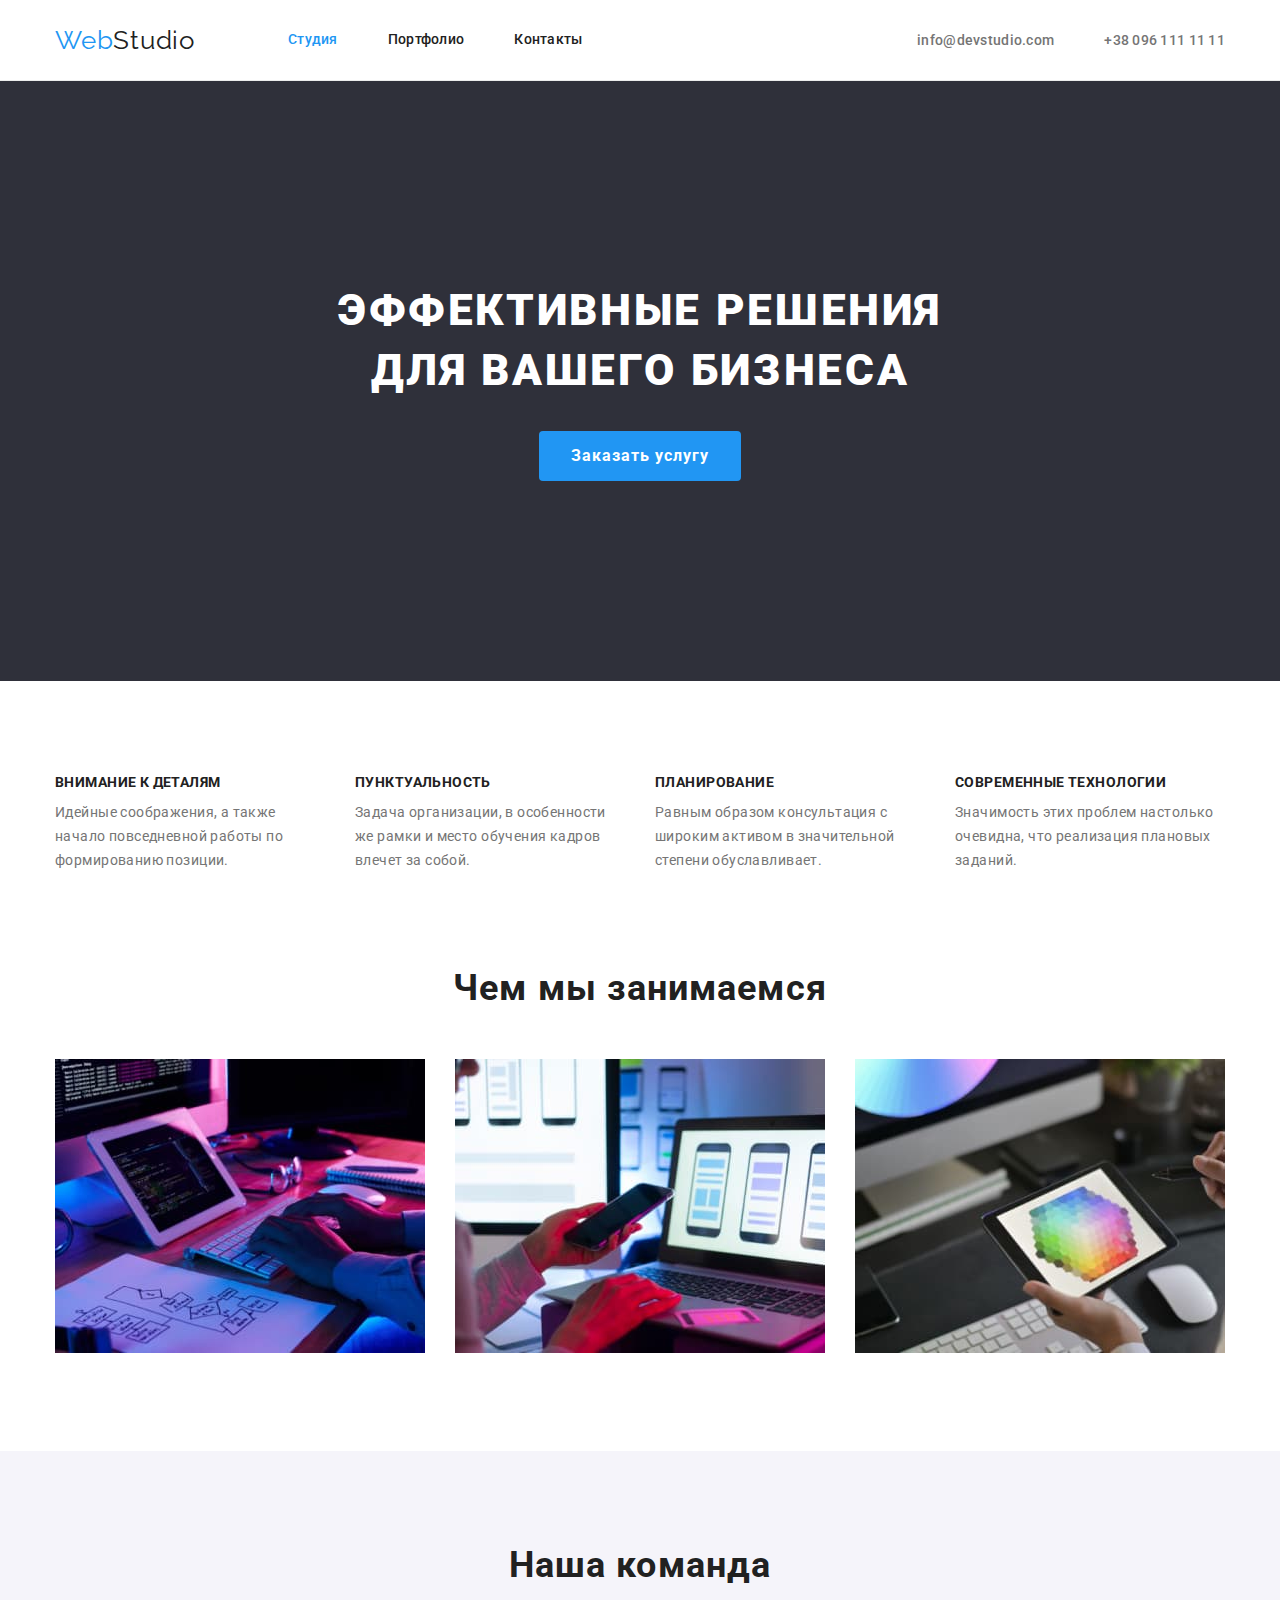
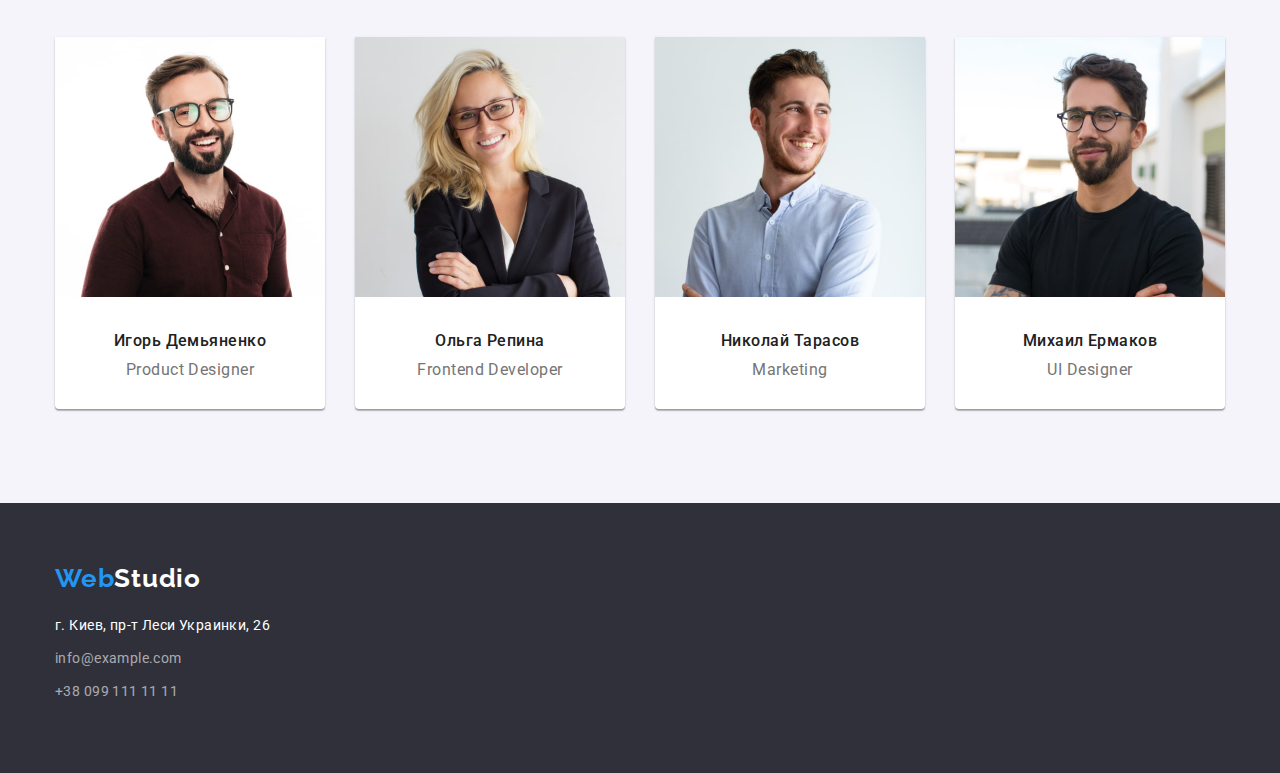
==== index.html @ 6c7951a5 "Копия с ДЗ-3" ====
<!DOCTYPE html>
<html lang="ru">
  <head>
    <meta charset="UTF-8" />
    <meta http-equiv="X-UA-Compatible" content="IE=edge" />
    <meta name="viewport" content="width=device-width, initial-scale=1.0" />
    <title>Document</title>
    <link rel="preconnect" href="https://fonts.googleapis.com" />
    <link rel="preconnect" href="https://fonts.gstatic.com" crossorigin />
    <link
      href="https://fonts.googleapis.com/css2?family=Raleway:wght@700&family=Roboto:wght@400;500;700;900&display=swap"
      rel="stylesheet"
    />
    <link
      rel="stylesheet"
      href="https://cdnjs.cloudflare.com/ajax/libs/modern-normalize/1.1.0/modern-normalize.min.css"
    />
    <link rel="stylesheet" href="./css/styles.css" />
  </head>

  <body class="page">
    <!-- Шапка сайта -->
    <header class="page-header">
      <nav class="container main-nav">
        <a href="./index.html" class="logo">
          <span class="logos">Web</span>Studio</a
        >
        <ul class="site-nav list">
          <li class="lists"><a href="" class="link current">Студия</a></li>
          <li class="lists">
            <a href="./portfolio.html" class="link">Портфолио</a>
          </li>
          <li class="lists"><a href="" class="link">Контакты</a></li>
        </ul>
        <ul class="contacts list">
          <li class="lists">
            <a href="mailto:info@devstudio.com" class="contact"
              >info@devstudio.com</a
            >
          </li>
          <li class="lists">
            <a href="tel:+380961111111" class="contact">+38 096 111 11 11</a>
          </li>
        </ul>
      </nav>
    </header>

    <main class="main">
      <!-- Герой -->
      <section class="hero">
        <div class="container">
          <h1 class="hero-title">Эффективные решения для вашего бизнеса</h1>
          <button type="button" class="button">Заказать услугу</button>
        </div>
      </section>
      <!-- Особенности -->
      <section class="section">
        <div class="container">
          <ul class="feature-list list">
            <li class="item">
              <h3 class="title">Внимание к деталям</h3>
              <p class="text">
                Идейные соображения, а также начало повседневной работы по
                формированию позиции.
              </p>
            </li>
            <li class="item">
              <h3 class="title">Пунктуальность</h3>
              <p class="text">
                Задача организации, в особенности же рамки и место обучения
                кадров влечет за собой.
              </p>
            </li>
            <li class="item">
              <h3 class="title">Планирование</h3>
              <p class="text">
                Равным образом консультация с широким активом в значительной
                степени обуславливает.
              </p>
            </li>
            <li class="item">
              <h3 class="title">Современные технологии</h3>
              <p class="text">
                Значимость этих проблем настолько очевидна, что реализация
                плановых заданий.
              </p>
            </li>
          </ul>
        </div>
      </section>
      <!-- Чем мы занимаемся -->
      <section class="section-work">
        <div class="container">
          <h2 class="work">Чем мы занимаемся</h2>
          <ul class="work-list list">
            <li class="img">
              <img
                src="./images/box11.jpg"
                alt="руки на клавиатуре"
                width="370"
              />
            </li>
            <li class="img">
              <img src="./images/box21.jpg" alt="телефон в руках" width="370" />
            </li>
            <li class="img">
              <img src="./images/box31.jpg" alt="планшет в руках" width="370" />
            </li>
          </ul>
        </div>
      </section>
      <!-- Наша команда -->
      <section class="user">
        <div class="container">
          <h2 class="galery">Наша команда</h2>
          <ul class="galery-list list">
            <li class="galery-item">
              <img
                src="./images/teamcard11.jpg"
                alt="Игорь Демьяненко"
                width="270"
              />
              <div class="head">
                <h3 class="headline">Игорь Демьяненко</h3>
                <p class="tagline">Product Designer</p>
              </div>
            </li>
            <li class="galery-item">
              <img
                src="./images/teamcard21.jpg"
                alt="Ольга Репина"
                width="270"
              />
              <div class="head">
                <h3 class="headline">Ольга Репина</h3>
                <p class="tagline">Frontend Developer</p>
              </div>
            </li>
            <li class="galery-item">
              <img
                src="./images/teamcard31.jpg"
                alt="Николай Тарасов"
                width="270"
              />
              <div class="head">
                <h3 class="headline">Николай Тарасов</h3>
                <p class="tagline">Marketing</p>
              </div>
            </li>
            <li class="galery-item">
              <img
                src="./images/teamcard41.jpg"
                alt="Михаил Ермаков"
                width="270"
              />
              <div class="head">
                <h3 class="headline">Михаил Ермаков</h3>
                <p class="tagline">UI Designer</p>
              </div>
            </li>
          </ul>
        </div>
      </section>
    </main>

    <footer class="footer-menu">
      <!-- Подвал -->
      <div class="container">
        <a href="./index.html" class="footer-logo">
          <span class="logos">Web</span>Studio</a
        >
        <address class="address">
          <ul class="address-list list">
            <li class="address-item">
              <a href="" class="footer-address"
                >г. Киев, пр-т Леси Украинки, 26</a
              >
            </li>
            <li class="address-item">
              <a href="mailto:info@example.com" class="footer-contact"
                >info@example.com</a
              >
            </li>
            <li class="address-item">
              <a href="tel:+380991111111" class="footer-contact"
                >+38 099 111 11 11</a
              >
            </li>
          </ul>
        </address>
      </div>
    </footer>
  </body>
</html>
---- css/styles.css ----
.html {
  box-sizing: border-box;
}

a {
  text-decoration: none;
}

*,
*::before,
*::after {
  /* box-sizing: inherit; */
}

:root {
  --primary-text-color: #212121;
  --secondory-text-color: #757575;
  --text-title-color: #ffffff;
  --accent-color: #2196f3;
  --primary-bg-color: #ffffff;
  --secondary-bg-color: #f5f4fa;
  --top-line-bg-color: #ececec;
  --footer-bg-color: #2f303a;
  --box-project-color: #eeeeee;
}

.page {
  margin: 0;
  font-family: Roboto, sans-serif;
  color: var(--primary-text-color);
}

.container {
  display: block;

  width: 1200px;

  padding-left: 15px;
  padding-right: 15px;
  margin: 0 auto;

  /* outline: 2px solid tomato; */
}

h1,
h2,
h3,
h4,
h5,
h6,
p,
ul {
  margin-top: 0;
  margin-bottom: 0;
}

button {
  cursor: pointer;
}

.list {
  padding: 0;
  margin: 0;
  list-style: none;
}

/* CSS для imdex.html */

/* Шапка сайта */

.main-nav {
  display: flex;
  align-items: center;
}

.logo {
  font-family: Raleway;
  font-size: 26px;
  line-height: 1.19;
  letter-spacing: 0.03em;
  color: var(--primary-text-color);
}

.logos {
  color: var(--accent-color);
}

.site-nav {
  display: flex;
  margin-left: 93px;
}

.site-nav .lists:last-child {
  margin-right: 0;
}

.site-nav .lists + .lists {
  margin-left: 50px;
}

.site-nav .link {
  display: block;
  padding-top: 32px;
  padding-bottom: 32px;

  font-weight: 500;
  font-size: 14px;
  line-height: 1.14;
  letter-spacing: 0.02em;
  color: var(--primary-text-color);
}

.site-nav .link:hover,
.site-nav .link:focus {
  color: var(--accent-color);
}

.site-nav .link.current {
  color: var(--accent-color);
}

.contacts {
  display: flex;
  margin-left: auto;
}

.contacts .lists + .lists {
  margin-left: 50px;
}

.contacts .contact {
  font-weight: 500;
  font-size: 14px;
  line-height: 1.14;
  letter-spacing: 0.02em;
  color: var(--secondory-text-color);
}

.contacts .contact:hover,
.contacts .contact:focus {
  color: var(--accent-color);
}
.page-header {
  border-bottom: 1px solid var(--top-line-bg-color);
}

/* Герой */

.hero {
  padding-top: 200px;
  padding-bottom: 200px;

  text-align: center;
  background-color: var(--footer-bg-color);
  color: var(--text-title-color);
}

.hero-title {
  margin: 0 auto;
  margin-bottom: 30px;
  width: 696px;
  font-weight: 900;
  font-size: 44px;
  line-height: 1.36;

  letter-spacing: 0.06em;
  text-transform: uppercase;
  color: var(--text-title-color);
}

.button {
  display: inline-block;
  border-radius: 4px;
  border: transparent;
  padding: 10px 32px;

  font-family: Roboto;
  font-weight: bold;
  font-size: 16px;
  line-height: 1.9;

  align-items: center;
  text-align: center;
  letter-spacing: 0.06em;
  color: var(--text-title-color);
  background-color: var(--accent-color);
  cursor: pointer;
}

/* Особенности */

.section {
  padding-top: 94px;
  padding-bottom: 94px;
}
.title {
  margin-bottom: 10px;

  font-style: normal;
  font-weight: bold;
  font-size: 14px;
  line-height: 1.14;
  letter-spacing: 0.03em;
  text-transform: uppercase;
  color: var(--primary-text-color);
}

.text {
  font-style: normal;
  font-weight: normal;
  font-size: 14px;
  line-height: 1.71;
  letter-spacing: 0.03em;
  color: var(--secondory-text-color);
}

.feature-list {
  display: flex;
}

.item {
  width: 270px;
}

.feature-list .item + .item {
  margin-left: 30px;
}

.feature-list .title {
  color: var(--primary-text-color);
}

.feature-list .text {
  color: var(--secondory-text-color);
}
/* Чем мы занимаемся */

.section-work {
  padding-bottom: 94px;
}
.work {
  margin-bottom: 50px;

  font-weight: bold;
  font-size: 36px;
  line-height: 1.17;
  text-align: center;
  letter-spacing: 0.03em;
}
.section-work .work {
  color: var(--primary-text-color);
}

.work-list {
  display: flex;
  justify-content: space-between;
}

/* Наша команда */

.user {
  padding-top: 94px;
  padding-bottom: 94px;
  background-color: var(--secondary-bg-color);
}

.galery {
  margin-bottom: 50px;

  font-weight: bold;
  font-size: 36px;
  line-height: 1.16;
  text-align: center;
  letter-spacing: 0.03em;
}

.galery-list {
  display: flex;
  justify-content: space-between;
}

.user .galery {
  color: var(--primary-text-color);
}

.galery-item {
  margin-left: 30px;
  box-shadow: 0px 1px 3px rgba(0, 0, 0, 0.12), 0px 1px 1px rgba(0, 0, 0, 0.14),
    0px 2px 1px rgba(0, 0, 0, 0.2);
  border-radius: 0px 0px 4px 4px;
  background-color: var(--primary-bg-color);
}

.galery-item:nth-last-child(4n) {
  margin-left: 0;
}

.head {
  padding-top: 30px;
  padding-bottom: 30px;
}

.headline {
  /* margin-top: 30px; */
  margin-bottom: 10px;

  font-weight: 500;
  font-size: 16px;
  line-height: 1.19;
  text-align: center;
  letter-spacing: 0.03em;
}

.tagline {
  /* padding-bottom: 30px;   */

  font-weight: normal;
  font-size: 16px;
  line-height: 1.19;
  text-align: center;
  letter-spacing: 0.03em;
  color: var(--secondory-text-color);
}

/* Подвал */

.footer-menu {
  padding-top: 60px;
  padding-bottom: 60px;
  background-color: var(--footer-bg-color);
}

.footer-logo {
  display: inline-block;
  margin-bottom: 20px;
}

.footer-logo {
  font-family: Raleway;
  font-weight: bold;
  font-size: 26px;
  line-height: 1.19;
  letter-spacing: 0.03em;
  color: var(--primary-text-color);
  color: var(--text-title-color);
}

.address-item {
  margin-bottom: 9px;
}

.footer-address {
  font-style: normal;
  font-weight: normal;
  font-size: 14px;
  line-height: 1.71;
  letter-spacing: 0.03em;
  color: var(--text-title-color);
}

.footer-contact {
  margin-bottom: 60px;

  font-weight: normal;
  font-style: normal;
  font-size: 14px;
  line-height: 1.71;
  letter-spacing: 0.03em;
  color: rgba(255, 255, 255, 0.6);
}

.address-list .footer-address:focus,
.address-list .footer-address:hover {
  color: var(--accent-color);
}

.address-list .footer-contact:focus,
.address-list .footer-contact:hover {
  color: var(--accent-color);
}

/* CSS для portfolio.html */

/* Кнопки */

.buttons {
  padding-top: 94px;
  padding-bottom: 94px;
}

.buttons-title-hidden {
  position: absolute;
  white-space: nowrap;
  width: 1px;
  height: 1px;
  overflow: hidden;
  border: 0;
  padding: 0;
  clip: rect(0 0 0 0);
  clip-path: inset(50%);
  margin: -1px;
}

.button-items {
  display: flex;
  justify-content: center;
  margin-bottom: 50px;
}

.button-items .button-item + .button-item {
  margin-left: 8px;
}

.button.primery {
  padding: 6px 22px;

  font-style: normal;
  font-weight: 500;
  font-size: 16px;
  line-height: 1.6;
  text-align: center;
  letter-spacing: 0.03em;
}

.button.primery {
  color: var(--primary-text-color);
  background-color: var(--secondary-bg-color);
}

.button.primery:hover,
.button.primery:focus {
  color: var(--text-title-color);
  background-color: var(--accent-color);
}

/* Наши работы */

.project-list {
  display: flex;
  flex-wrap: wrap;
}

.project-item {
  width: 370px;
  border: 1px solid var(--box-project-color);

  margin-right: 30px;
  margin-bottom: 30px;
}

.project-after-item {
  padding-top: 20px;
  padding-bottom: 20px;
  padding-left: 24px;
}

.project-item:nth-child(3n) {
  margin-right: 0;
}
.project-item:nth-last-child(-n + 3) {
  margin-bottom: 0;
}

.caption {
  margin-bottom: 9px;

  font-weight: bold;
  font-size: 18px;
  line-height: 2;
  font-style: normal;
  letter-spacing: 0.06em;
  color: var(--primary-text-color);
}

.lead {
  font-weight: normal;
  font-size: 16px;
  line-height: 1.9;
  letter-spacing: 0.03em;
  color: var(--secondory-text-color);
}

/* Первичный цвет текста #212121 */
/* Вторичный цвет текста #757575 */
/* Белый цвет текста #FFFFFF */
/* Синие элементы текста и лого #2196F3 */
/* Цвета фонов секций 
#2F303A #E5E5E5 #F5F4FA */
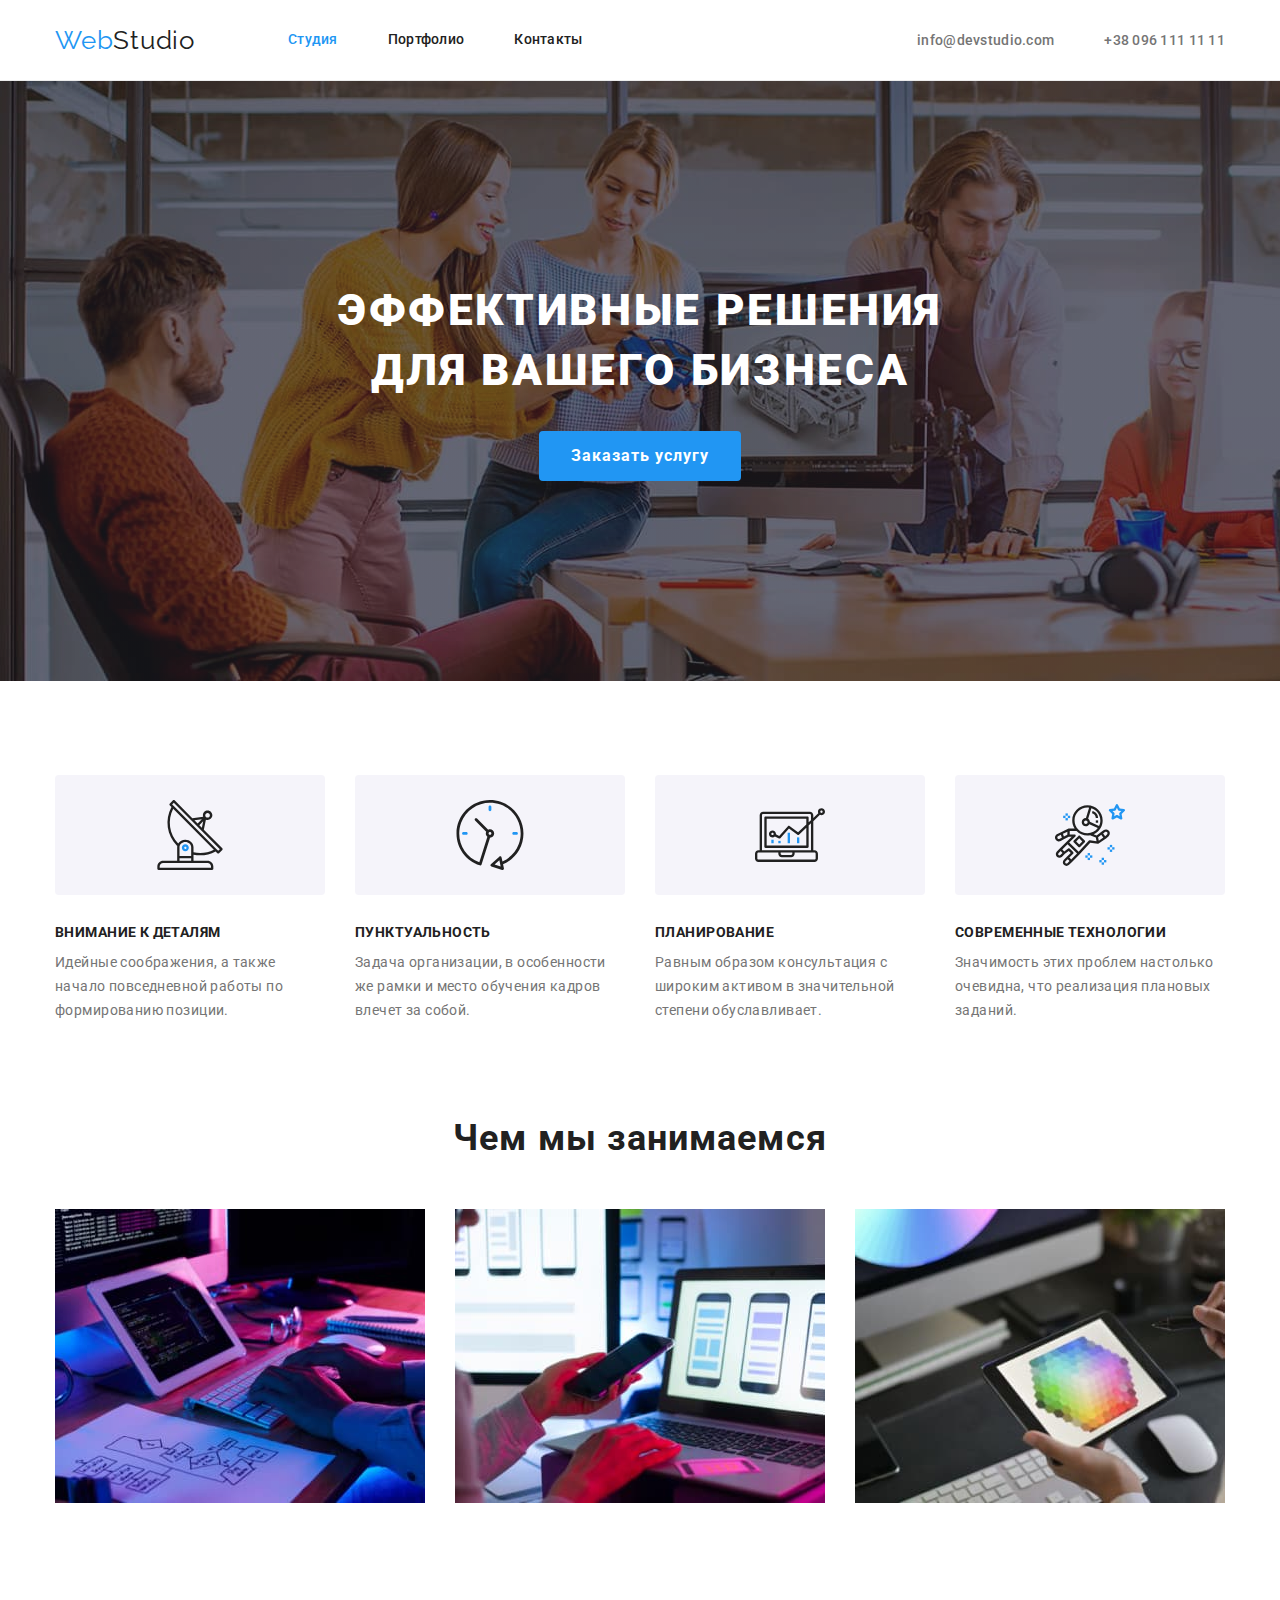
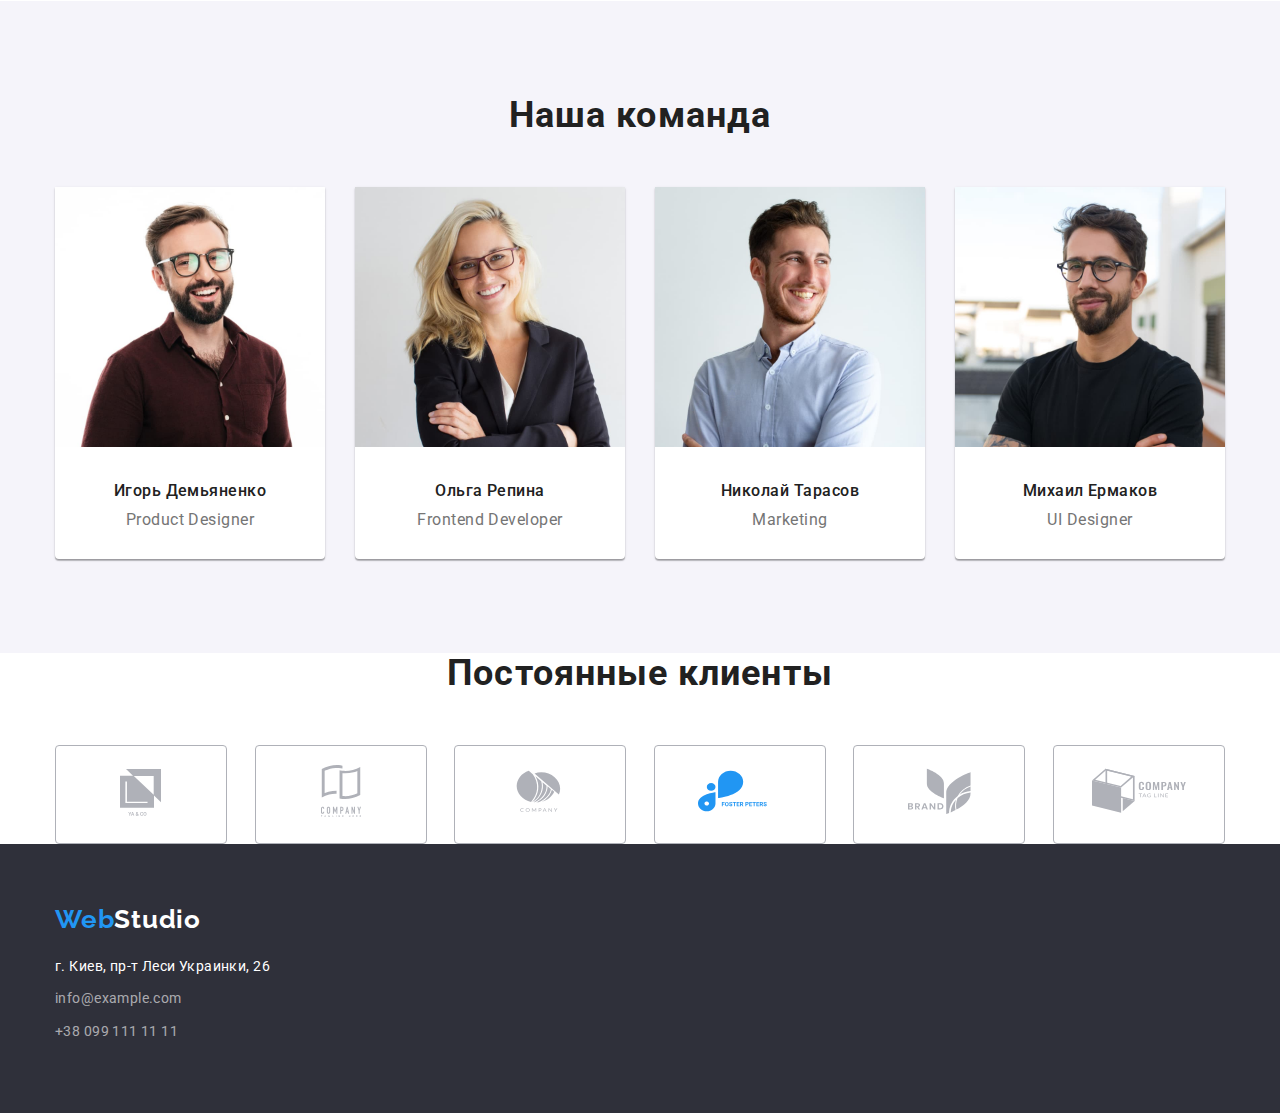
==== commit 8ec920c6: "ДЗ-3" ====
--- a/index.html
+++ b/index.html
@@ -34,12 +34,14 @@
         </ul>
         <ul class="contacts list">
           <li class="lists">
-            <a href="mailto:info@devstudio.com" class="contact"
+            <a href="mailto:info@devstudio.com" class="contact envelope"
               >info@devstudio.com</a
             >
           </li>
           <li class="lists">
-            <a href="tel:+380961111111" class="contact">+38 096 111 11 11</a>
+            <a href="tel:+380961111111" class="contact tel"
+              >+38 096 111 11 11</a
+            >
           </li>
         </ul>
       </nav>
@@ -47,7 +49,7 @@
 
     <main class="main">
       <!-- Герой -->
-      <section class="hero">
+      <section class="hero hero-img">
         <div class="container">
           <h1 class="hero-title">Эффективные решения для вашего бизнеса</h1>
           <button type="button" class="button">Заказать услугу</button>
@@ -57,28 +59,28 @@
       <section class="section">
         <div class="container">
           <ul class="feature-list list">
-            <li class="item">
+            <li class="item icon-antenna">
               <h3 class="title">Внимание к деталям</h3>
               <p class="text">
                 Идейные соображения, а также начало повседневной работы по
                 формированию позиции.
               </p>
             </li>
-            <li class="item">
+            <li class="item icon-clock">
               <h3 class="title">Пунктуальность</h3>
               <p class="text">
                 Задача организации, в особенности же рамки и место обучения
                 кадров влечет за собой.
               </p>
             </li>
-            <li class="item">
+            <li class="item icon-diagram">
               <h3 class="title">Планирование</h3>
               <p class="text">
                 Равным образом консультация с широким активом в значительной
                 степени обуславливает.
               </p>
             </li>
-            <li class="item">
+            <li class="item icon-astronaut">
               <h3 class="title">Современные технологии</h3>
               <p class="text">
                 Значимость этих проблем настолько очевидна, что реализация
@@ -157,6 +159,43 @@
                 <h3 class="headline">Михаил Ермаков</h3>
                 <p class="tagline">UI Designer</p>
               </div>
+            </li>
+          </ul>
+        </div>
+      </section>
+      <section class="clients">
+        <div class="container">
+          <h2 class="clients-title">Постоянные клиенты</h2>
+          <ul class="clients-list list">
+            <li class="clients-item">
+              <a href=""
+                ><img src="./images/logo1.svg" alt="Логитип компании"
+              /></a>
+            </li>
+            <li class="clients-item">
+              <a href=""
+                ><img src="./images/logo2.svg" alt="Логитип компании"
+              /></a>
+            </li>
+            <li class="clients-item">
+              <a href=""
+                ><img src="./images/logo3.svg" alt="Логитип компании"
+              /></a>
+            </li>
+            <li class="clients-item">
+              <a href=""
+                ><img src="./images/logo4.svg" alt="Логитип компании"
+              /></a>
+            </li>
+            <li class="clients-item">
+              <a href=""
+                ><img src="./images/logo5.svg" alt="Логитип компании"
+              /></a>
+            </li>
+            <li class="clients-item">
+              <a href=""
+                ><img src="./images/logo6.svg" alt="Логитип компании"
+              /></a>
             </li>
           </ul>
         </div>
--- a/css/styles.css
+++ b/css/styles.css
@@ -22,6 +22,7 @@
   --top-line-bg-color: #ececec;
   --footer-bg-color: #2f303a;
   --box-project-color: #eeeeee;
+  --box-klients-color: #afb1b8;
 }
 
 .page {
@@ -32,14 +33,10 @@
 
 .container {
   display: block;
-
   width: 1200px;
-
   padding-left: 15px;
   padding-right: 15px;
   margin: 0 auto;
-
-  /* outline: 2px solid tomato; */
 }
 
 h1,
@@ -140,6 +137,16 @@
 .contacts .contact:focus {
   color: var(--accent-color);
 }
+
+.contacts .contact.envelope::after {
+  content: "";
+  width: 16px;
+  height: 12px;
+  background-color: red;
+  background-image: url("../images/envelope.png");
+  background-size: contain;
+}
+
 .page-header {
   border-bottom: 1px solid var(--top-line-bg-color);
 }
@@ -153,6 +160,21 @@
   text-align: center;
   background-color: var(--footer-bg-color);
   color: var(--text-title-color);
+}
+
+.hero-img {
+  position: relative;
+  display: block;
+  max-width: 1600px;
+  min-height: 600px;
+  margin-right: auto;
+  margin-left: auto;
+  background: linear-gradient(
+      to right,
+      rgba(47, 48, 58, 0.4),
+      rgba(47, 48, 58, 0.4)
+    ),
+    url("../images/hero.jpg");
 }
 
 .hero-title {
@@ -193,6 +215,35 @@
   padding-top: 94px;
   padding-bottom: 94px;
 }
+
+.item::before {
+  display: block;
+  content: "";
+  width: 270px;
+  height: 120px;
+  background-color: var(--secondary-bg-color);
+  background-repeat: no-repeat;
+  background-position: center;
+  margin-bottom: 30px;
+  border-radius: 4px;
+}
+
+.icon-antenna::before {
+  background-image: url("../images/antenna1.svg");
+}
+
+.icon-clock::before {
+  background-image: url("../images/clock1.svg");
+}
+
+.icon-diagram::before {
+  background-image: url("../images/diagram1.svg");
+}
+
+.icon-astronaut::before {
+  background-image: url("../images/astronaut1.svg");
+}
+
 .title {
   margin-bottom: 10px;
 
@@ -266,7 +317,6 @@
 
 .galery {
   margin-bottom: 50px;
-
   font-weight: bold;
   font-size: 36px;
   line-height: 1.16;
@@ -301,9 +351,7 @@
 }
 
 .headline {
-  /* margin-top: 30px; */
   margin-bottom: 10px;
-
   font-weight: 500;
   font-size: 16px;
   line-height: 1.19;
@@ -312,8 +360,6 @@
 }
 
 .tagline {
-  /* padding-bottom: 30px;   */
-
   font-weight: normal;
   font-size: 16px;
   line-height: 1.19;
@@ -322,6 +368,34 @@
   color: var(--secondory-text-color);
 }
 
+/* Наши клиенты */
+
+.clients-title {
+  margin-bottom: 50px;
+  font-weight: bold;
+  font-size: 36px;
+  line-height: 1.16;
+  text-align: center;
+  letter-spacing: 0.03em;
+}
+
+.clients-list {
+  display: flex;
+  justify-content: space-between;
+  color: var(--box-klients-color);
+}
+
+.clients-item {
+  padding: 16px 32px;
+  box-sizing: border-box;
+  border-radius: 4px;
+  border: 1px solid var(--box-klients-color);
+}
+
+.clients-list .clients-item:active,
+.clients-list .clients-item:hover {
+  color: var(--accent-color);
+}
 /* Подвал */
 
 .footer-menu {
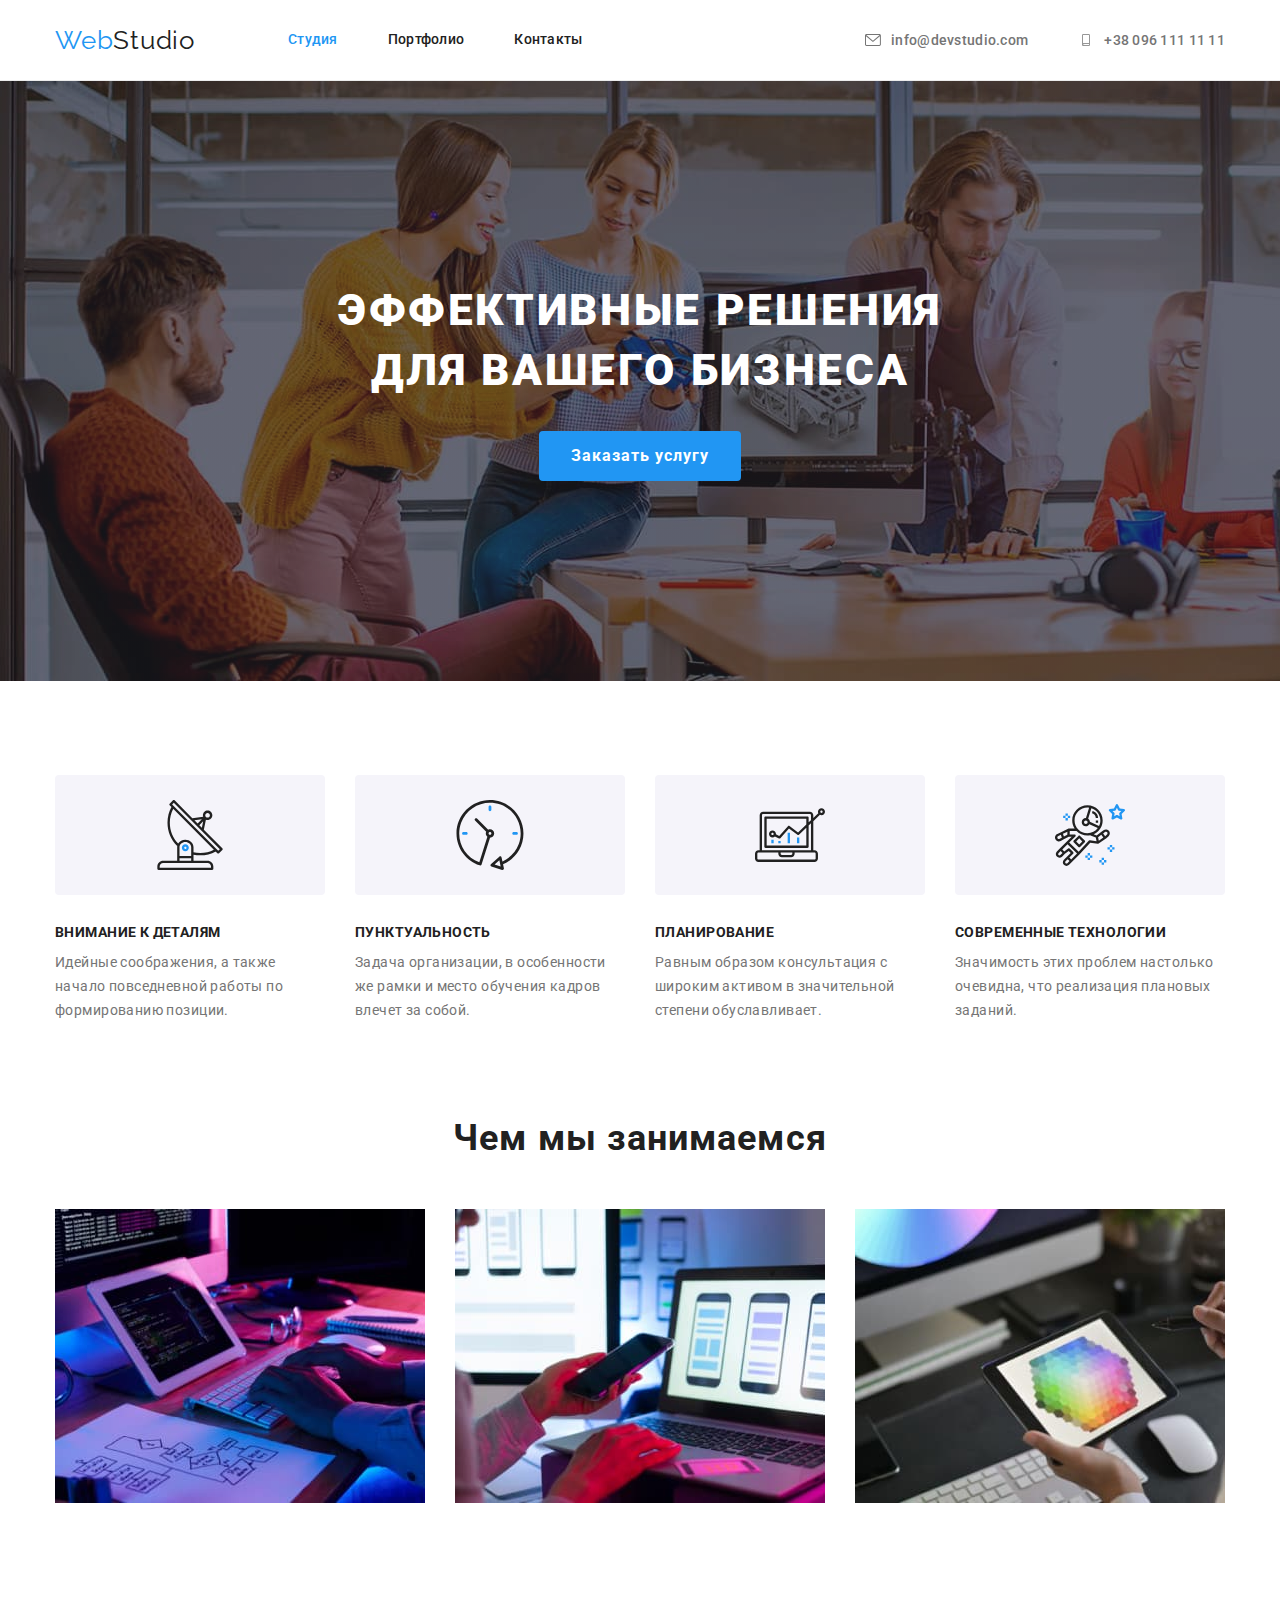
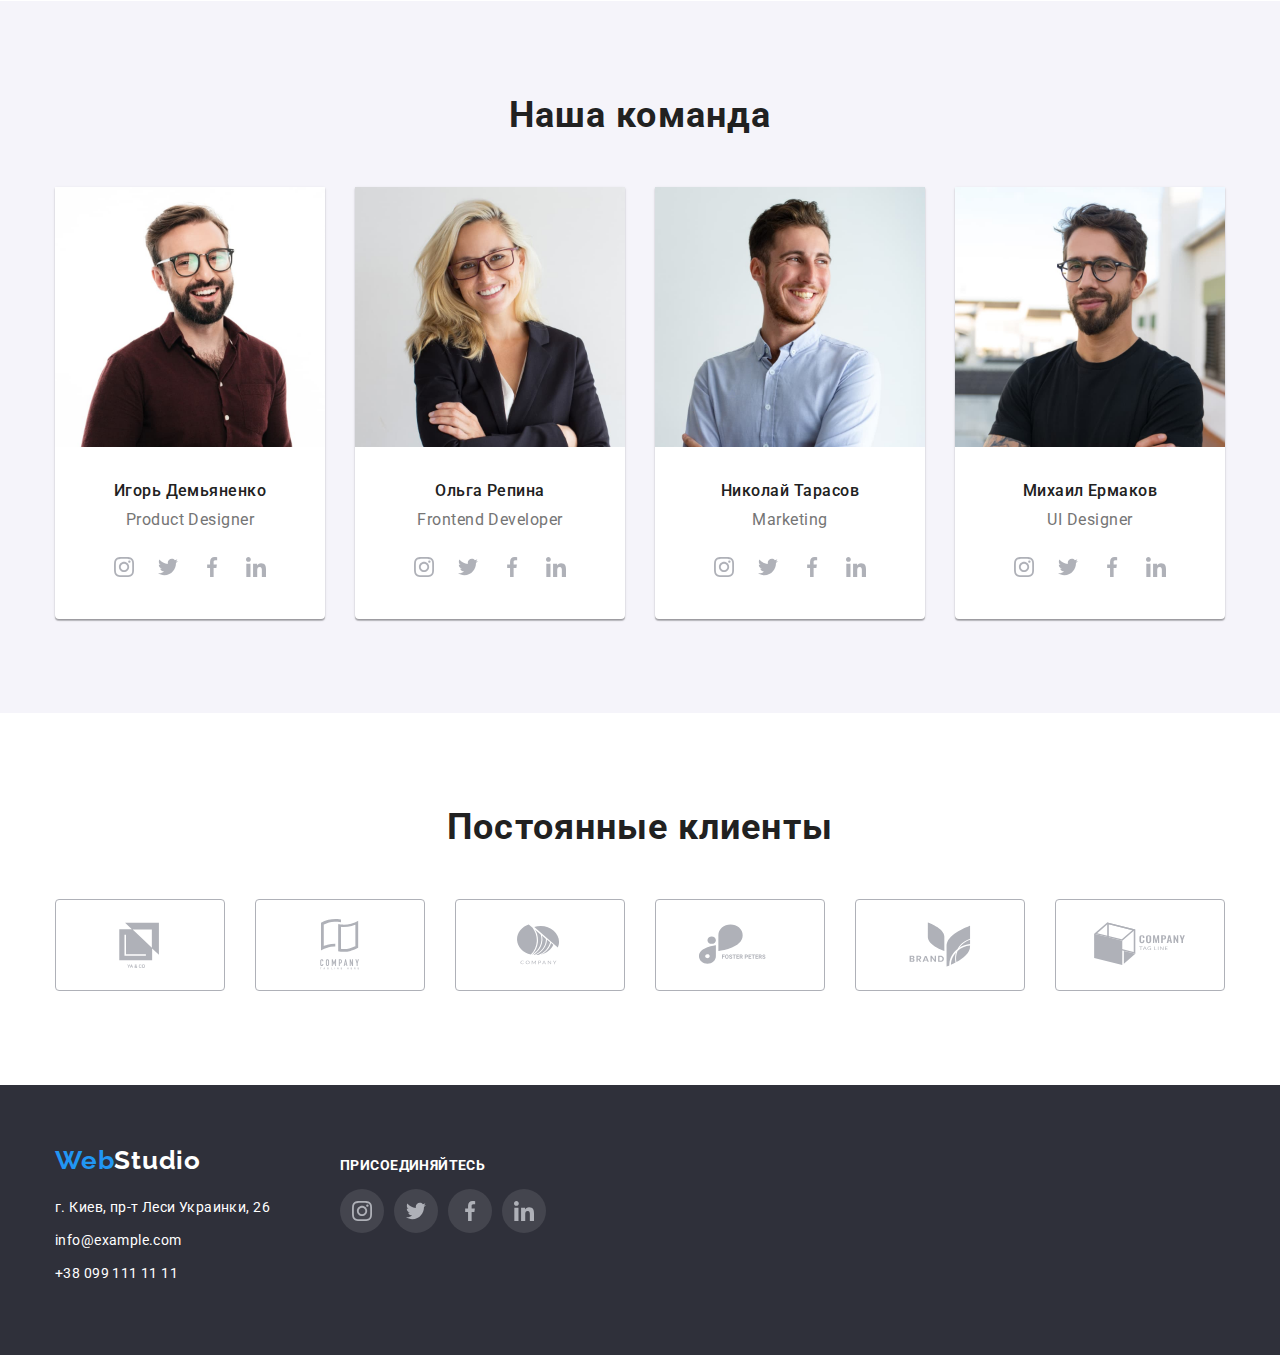
==== commit cfff2a78: "ДЗ-3 финал" ====
--- a/index.html
+++ b/index.html
@@ -1,233 +1,393 @@
 <!DOCTYPE html>
 <html lang="ru">
-  <head>
-    <meta charset="UTF-8" />
-    <meta http-equiv="X-UA-Compatible" content="IE=edge" />
-    <meta name="viewport" content="width=device-width, initial-scale=1.0" />
-    <title>Document</title>
-    <link rel="preconnect" href="https://fonts.googleapis.com" />
-    <link rel="preconnect" href="https://fonts.gstatic.com" crossorigin />
-    <link
-      href="https://fonts.googleapis.com/css2?family=Raleway:wght@700&family=Roboto:wght@400;500;700;900&display=swap"
-      rel="stylesheet"
-    />
-    <link
-      rel="stylesheet"
-      href="https://cdnjs.cloudflare.com/ajax/libs/modern-normalize/1.1.0/modern-normalize.min.css"
-    />
-    <link rel="stylesheet" href="./css/styles.css" />
-  </head>
-
-  <body class="page">
-    <!-- Шапка сайта -->
-    <header class="page-header">
-      <nav class="container main-nav">
-        <a href="./index.html" class="logo">
-          <span class="logos">Web</span>Studio</a
-        >
-        <ul class="site-nav list">
-          <li class="lists"><a href="" class="link current">Студия</a></li>
-          <li class="lists">
-            <a href="./portfolio.html" class="link">Портфолио</a>
-          </li>
-          <li class="lists"><a href="" class="link">Контакты</a></li>
-        </ul>
-        <ul class="contacts list">
-          <li class="lists">
-            <a href="mailto:info@devstudio.com" class="contact envelope"
-              >info@devstudio.com</a
-            >
-          </li>
-          <li class="lists">
-            <a href="tel:+380961111111" class="contact tel"
-              >+38 096 111 11 11</a
-            >
-          </li>
-        </ul>
-      </nav>
-    </header>
-
-    <main class="main">
-      <!-- Герой -->
-      <section class="hero hero-img">
-        <div class="container">
-          <h1 class="hero-title">Эффективные решения для вашего бизнеса</h1>
-          <button type="button" class="button">Заказать услугу</button>
-        </div>
-      </section>
-      <!-- Особенности -->
-      <section class="section">
-        <div class="container">
-          <ul class="feature-list list">
-            <li class="item icon-antenna">
-              <h3 class="title">Внимание к деталям</h3>
-              <p class="text">
-                Идейные соображения, а также начало повседневной работы по
-                формированию позиции.
-              </p>
-            </li>
-            <li class="item icon-clock">
-              <h3 class="title">Пунктуальность</h3>
-              <p class="text">
-                Задача организации, в особенности же рамки и место обучения
-                кадров влечет за собой.
-              </p>
-            </li>
-            <li class="item icon-diagram">
-              <h3 class="title">Планирование</h3>
-              <p class="text">
-                Равным образом консультация с широким активом в значительной
-                степени обуславливает.
-              </p>
-            </li>
-            <li class="item icon-astronaut">
-              <h3 class="title">Современные технологии</h3>
-              <p class="text">
-                Значимость этих проблем настолько очевидна, что реализация
-                плановых заданий.
-              </p>
-            </li>
-          </ul>
-        </div>
-      </section>
-      <!-- Чем мы занимаемся -->
-      <section class="section-work">
-        <div class="container">
-          <h2 class="work">Чем мы занимаемся</h2>
-          <ul class="work-list list">
-            <li class="img">
-              <img
-                src="./images/box11.jpg"
-                alt="руки на клавиатуре"
-                width="370"
-              />
-            </li>
-            <li class="img">
-              <img src="./images/box21.jpg" alt="телефон в руках" width="370" />
-            </li>
-            <li class="img">
-              <img src="./images/box31.jpg" alt="планшет в руках" width="370" />
-            </li>
-          </ul>
-        </div>
-      </section>
-      <!-- Наша команда -->
-      <section class="user">
-        <div class="container">
-          <h2 class="galery">Наша команда</h2>
-          <ul class="galery-list list">
-            <li class="galery-item">
-              <img
-                src="./images/teamcard11.jpg"
-                alt="Игорь Демьяненко"
-                width="270"
-              />
-              <div class="head">
-                <h3 class="headline">Игорь Демьяненко</h3>
-                <p class="tagline">Product Designer</p>
-              </div>
-            </li>
-            <li class="galery-item">
-              <img
-                src="./images/teamcard21.jpg"
-                alt="Ольга Репина"
-                width="270"
-              />
-              <div class="head">
-                <h3 class="headline">Ольга Репина</h3>
-                <p class="tagline">Frontend Developer</p>
-              </div>
-            </li>
-            <li class="galery-item">
-              <img
-                src="./images/teamcard31.jpg"
-                alt="Николай Тарасов"
-                width="270"
-              />
-              <div class="head">
-                <h3 class="headline">Николай Тарасов</h3>
-                <p class="tagline">Marketing</p>
-              </div>
-            </li>
-            <li class="galery-item">
-              <img
-                src="./images/teamcard41.jpg"
-                alt="Михаил Ермаков"
-                width="270"
-              />
-              <div class="head">
-                <h3 class="headline">Михаил Ермаков</h3>
-                <p class="tagline">UI Designer</p>
-              </div>
-            </li>
-          </ul>
-        </div>
-      </section>
-      <section class="clients">
-        <div class="container">
-          <h2 class="clients-title">Постоянные клиенты</h2>
-          <ul class="clients-list list">
-            <li class="clients-item">
-              <a href=""
-                ><img src="./images/logo1.svg" alt="Логитип компании"
-              /></a>
-            </li>
-            <li class="clients-item">
-              <a href=""
-                ><img src="./images/logo2.svg" alt="Логитип компании"
-              /></a>
-            </li>
-            <li class="clients-item">
-              <a href=""
-                ><img src="./images/logo3.svg" alt="Логитип компании"
-              /></a>
-            </li>
-            <li class="clients-item">
-              <a href=""
-                ><img src="./images/logo4.svg" alt="Логитип компании"
-              /></a>
-            </li>
-            <li class="clients-item">
-              <a href=""
-                ><img src="./images/logo5.svg" alt="Логитип компании"
-              /></a>
-            </li>
-            <li class="clients-item">
-              <a href=""
-                ><img src="./images/logo6.svg" alt="Логитип компании"
-              /></a>
-            </li>
-          </ul>
-        </div>
-      </section>
-    </main>
-
-    <footer class="footer-menu">
-      <!-- Подвал -->
-      <div class="container">
+
+<head>
+  <meta charset="UTF-8" />
+  <meta http-equiv="X-UA-Compatible" content="IE=edge" />
+  <meta name="viewport" content="width=device-width, initial-scale=1.0" />
+  <title>Document</title>
+  <link rel="preconnect" href="https://fonts.googleapis.com" />
+  <link rel="preconnect" href="https://fonts.gstatic.com" crossorigin />
+  <link href="https://fonts.googleapis.com/css2?family=Raleway:wght@700&family=Roboto:wght@400;500;700;900&display=swap"
+    rel="stylesheet" />
+  <link rel="stylesheet"
+    href="https://cdnjs.cloudflare.com/ajax/libs/modern-normalize/1.1.0/modern-normalize.min.css" />
+  <link rel="stylesheet" href="./css/styles.css" />
+</head>
+
+<body class="page">
+  <!-- Шапка сайта -->
+  <header class="page-header">
+    <nav class="container main-nav">
+      <a href="./index.html" class="logo">
+        <span class="logos">Web</span>Studio</a>
+      <ul class="site-nav list">
+        <li class="lists"><a href="" class="link current">Студия</a></li>
+        <li class="lists">
+          <a href="./portfolio.html" class="link">Портфолио</a>
+        </li>
+        <li class="lists"><a href="" class="link">Контакты</a></li>
+      </ul>
+      <ul class="contacts list">
+        <li class="lists">
+          <a href="mailto:info@devstudio.com" class="contact">
+            <svg class="email-icon">
+              <use href="./images/icons.svg?v=2#icon-email"></use>
+            </svg>info@devstudio.com
+          </a>
+        </li>
+        <li class="lists">
+          <a href="tel:+380961111111" class="contact">
+            <svg class="phone-icon">
+              <use href="./images/icons.svg?v=2#icon-phone"></use>
+            </svg>+38 096 111 11 11
+          </a>
+        </li>
+      </ul>
+    </nav>
+  </header>
+
+  <main class="main">
+    <!-- Герой -->
+    <section class="hero hero-img">
+      <div class="container">
+        <h1 class="hero-title">Эффективные решения для вашего бизнеса</h1>
+        <button type="button" class="button">Заказать услугу</button>
+      </div>
+    </section>
+    <!-- Особенности -->
+    <section class="section">
+      <div class="container">
+        <ul class="feature-list list">
+          <li class="item">
+            <div class="box-icon">
+              <svg class="item-icon">
+                <use href="./images/icons.svg?v=2#icon-antenna"></use>
+              </svg>
+            </div>
+            <h3 class="title">Внимание к деталям</h3>
+            <p class="text">
+              Идейные соображения, а также начало повседневной работы по
+              формированию позиции.
+            </p>
+          </li>
+          <li class="item">
+            <div class="box-icon">
+              <svg class="item-icon">
+                <use href="./images/icons.svg?v=2#icon-clock"></use>
+              </svg>
+            </div>
+            <h3 class="title">Пунктуальность</h3>
+            <p class="text">
+              Задача организации, в особенности же рамки и место обучения
+              кадров влечет за собой.
+            </p>
+          </li>
+          <li class="item">
+            <div class="box-icon">
+              <svg class="item-icon">
+                <use href="./images/icons.svg?v=2#icon-diagram"></use>
+              </svg>
+            </div>
+            <h3 class="title">Планирование</h3>
+            <p class="text">
+              Равным образом консультация с широким активом в значительной
+              степени обуславливает.
+            </p>
+          </li>
+          <li class="item">
+            <div class="box-icon">
+              <svg class="item-icon">
+                <use href="./images/icons.svg?v=2#icon-astronaut"></use>
+              </svg>
+            </div>
+            <h3 class="title">Современные технологии</h3>
+            <p class="text">
+              Значимость этих проблем настолько очевидна, что реализация
+              плановых заданий.
+            </p>
+          </li>
+        </ul>
+      </div>
+    </section>
+    <!-- Чем мы занимаемся -->
+    <section class="section-work">
+      <div class="container">
+        <h2 class="work">Чем мы занимаемся</h2>
+        <ul class="work-list list">
+          <li class="img">
+            <img src="./images/box11.jpg" alt="руки на клавиатуре" width="370" />
+          </li>
+          <li class="img">
+            <img src="./images/box21.jpg" alt="телефон в руках" width="370" />
+          </li>
+          <li class="img">
+            <img src="./images/box31.jpg" alt="планшет в руках" width="370" />
+          </li>
+        </ul>
+      </div>
+    </section>
+    <!-- Наша команда -->
+    <section class="user">
+      <div class="container">
+        <h2 class="galery">Наша команда</h2>
+        <ul class="galery-list list">
+          <li class="galery-item">
+            <img src="./images/teamcard11.jpg" alt="Игорь Демьяненко" width="270" />
+            <div class="head">
+              <h3 class="headline">Игорь Демьяненко</h3>
+              <p class="tagline">Product Designer</p>
+              <ul class="social-list list">
+                <li class="social-item">
+                  <a href="" class="social-link">
+                    <svg class="social-icon">
+                      <use href="./images/icons.svg?v=2#icon-instagram"></use>
+                    </svg>
+                  </a>
+                </li>
+                <li class="social-item">
+                  <a href="" class="social-link">
+                    <svg class="social-icon">
+                      <use href="./images/icons.svg?v=2#icon-twitter"></use>
+                    </svg>
+                  </a>
+                </li>
+                <li class="social-item">
+                  <a href="" class="social-link">
+                    <svg class="social-icon">
+                      <use href="./images/icons.svg?v=2#icon-facebook"></use>
+                    </svg>
+                  </a>
+                </li>
+                <li class="social-item">
+                  <a href="" class="social-link">
+                    <svg class="social-icon">
+                      <use href="./images/icons.svg?v=2#icon-linkedin"></use>
+                    </svg>
+                  </a>
+                </li>
+              </ul>
+            </div>
+          </li>
+          <li class="galery-item">
+            <img src="./images/teamcard21.jpg" alt="Ольга Репина" width="270" />
+            <div class="head">
+              <h3 class="headline">Ольга Репина</h3>
+              <p class="tagline">Frontend Developer</p>
+              <ul class="social-list list">
+                <li class="social-item">
+                  <a href="" class="social-link">
+                    <svg class="social-icon">
+                      <use href="./images/icons.svg?v=2#icon-instagram"></use>
+                    </svg>
+                  </a>
+                </li>
+                <li class="social-item">
+                  <a href="" class="social-link">
+                    <svg class="social-icon">
+                      <use href="./images/icons.svg?v=2#icon-twitter"></use>
+                    </svg>
+                  </a>
+                </li>
+                <li class="social-item">
+                  <a href="" class="social-link">
+                    <svg class="social-icon">
+                      <use href="./images/icons.svg?v=2#icon-facebook"></use>
+                    </svg>
+                  </a>
+                </li>
+                <li class="social-item">
+                  <a href="" class="social-link">
+                    <svg class="social-icon">
+                      <use href="./images/icons.svg?v=2#icon-linkedin"></use>
+                    </svg>
+                  </a>
+                </li>
+              </ul>
+            </div>
+          </li>
+          <li class="galery-item">
+            <img src="./images/teamcard31.jpg" alt="Николай Тарасов" width="270" />
+            <div class="head">
+              <h3 class="headline">Николай Тарасов</h3>
+              <p class="tagline">Marketing</p>
+              <ul class="social-list list">
+                <li class="social-item">
+                  <a href="" class="social-link">
+                    <svg class="social-icon">
+                      <use href="./images/icons.svg?v=2#icon-instagram"></use>
+                    </svg>
+                  </a>
+                </li>
+                <li class="social-item">
+                  <a href="" class="social-link">
+                    <svg class="social-icon">
+                      <use href="./images/icons.svg?v=2#icon-twitter"></use>
+                    </svg>
+                  </a>
+                </li>
+                <li class="social-item">
+                  <a href="" class="social-link">
+                    <svg class="social-icon">
+                      <use href="./images/icons.svg?v=2#icon-facebook"></use>
+                    </svg>
+                  </a>
+                </li>
+                <li class="social-item">
+                  <a href="" class="social-link">
+                    <svg class="social-icon">
+                      <use href="./images/icons.svg?v=2#icon-linkedin"></use>
+                    </svg>
+                  </a>
+                </li>
+              </ul>
+            </div>
+          </li>
+          <li class="galery-item">
+            <img src="./images/teamcard41.jpg" alt="Михаил Ермаков" width="270" />
+            <div class="head">
+              <h3 class="headline">Михаил Ермаков</h3>
+              <p class="tagline">UI Designer</p>
+              <ul class="social-list list">
+                <li class="social-item">
+                  <a href="" class="social-link">
+                    <svg class="social-icon">
+                      <use href="./images/icons.svg?v=2#icon-instagram"></use>
+                    </svg>
+                  </a>
+                </li>
+                <li class="social-item">
+                  <a href="" class="social-link">
+                    <svg class="social-icon">
+                      <use href="./images/icons.svg?v=2#icon-twitter"></use>
+                    </svg>
+                  </a>
+                </li>
+                <li class="social-item">
+                  <a href="" class="social-link">
+                    <svg class="social-icon">
+                      <use href="./images/icons.svg?v=2#icon-facebook"></use>
+                    </svg>
+                  </a>
+                </li>
+                <li class="social-item">
+                  <a href="" class="social-link">
+                    <svg class="social-icon">
+                      <use href="./images/icons.svg?v=2#icon-linkedin"></use>
+                    </svg>
+                  </a>
+                </li>
+              </ul>
+            </div>
+          </li>
+        </ul>
+      </div>
+    </section>
+    <section class="clients">
+      <div class="container">
+        <h2 class="clients-title">Постоянные клиенты</h2>
+        <ul class="clients-list list">
+          <li class="clients-item">
+            <a href="#" class="clients-link">
+              <svg class="clients-icon">
+                <use href="./images/icons.svg?v=2#icon-logo1"></use>
+              </svg>
+            </a>
+          </li>
+          <li class="clients-item">
+            <a href="#" class="clients-link">
+              <svg class="clients-icon">
+                <use href="./images/icons.svg?v=2#icon-logo2"></use>
+              </svg>
+            </a>
+          </li>
+          <li class="clients-item">
+            <a href="#" class="clients-link">
+              <svg class="clients-icon">
+                <use href="./images/icons.svg?v=2#icon-logo3"></use>
+              </svg>
+            </a>
+          </li>
+          <li class="clients-item">
+            <a href="#" class="clients-link">
+              <svg class="clients-icon">
+                <use href="./images/icons.svg?v=2#icon-logo4"></use>
+              </svg>
+            </a>
+          </li>
+          <li class="clients-item">
+            <a href="#" class="clients-link">
+              <svg class="clients-icon">
+                <use href="./images/icons.svg?v=2#icon-logo5"></use>
+              </svg>
+            </a>
+          </li>
+          <li class="clients-item">
+            <a href="#" class="clients-link">
+              <svg class="clients-icon">
+                <use href="./images/icons.svg?v=2#icon-logo6"></use>
+              </svg>
+            </a>
+          </li>
+        </ul>
+      </div>
+    </section>
+  </main>
+
+  <footer class="footer-menu">
+    <!-- Подвал -->
+    <div class="container footer">
+      <div class="footer-container">
         <a href="./index.html" class="footer-logo">
-          <span class="logos">Web</span>Studio</a
-        >
+          <span class="logos">Web</span>Studio</a>
         <address class="address">
           <ul class="address-list list">
             <li class="address-item">
-              <a href="" class="footer-address"
-                >г. Киев, пр-т Леси Украинки, 26</a
-              >
+              <a href="" class="footer-address">г. Киев, пр-т Леси Украинки, 26</a>
             </li>
             <li class="address-item">
-              <a href="mailto:info@example.com" class="footer-contact"
-                >info@example.com</a
-              >
+              <a href="mailto:info@example.com" class="footer-contact">info@example.com</a>
             </li>
             <li class="address-item">
-              <a href="tel:+380991111111" class="footer-contact"
-                >+38 099 111 11 11</a
-              >
+              <a href="tel:+380991111111" class="footer-contact">+38 099 111 11 11</a>
             </li>
           </ul>
         </address>
       </div>
-    </footer>
-  </body>
-</html>
+      <div class="aside">
+        <h3 class="aside-title">Присоединяйтесь</h3>
+        <ul class="aside-list list">
+          <li class="aside-item">
+            <a href="#" class="aside-link">
+              <svg class="aside-icon">
+                <use href="./images/icons.svg?v=2#icon-instagram"></use>
+              </svg>
+            </a>
+          </li>
+          <li class="aside-item">
+            <a href="#" class="aside-link">
+              <svg class="aside-icon">
+                <use href="./images/icons.svg?v=2#icon-twitter"></use>
+              </svg>
+            </a>
+          </li>
+          <li class="aside-item">
+            <a href="#" class="aside-link">
+              <svg class="aside-icon">
+                <use href="./images/icons.svg?v=2#icon-facebook"></use>
+              </svg>
+            </a>
+          </li>
+          <li class="aside-item">
+            <a href="#" class="aside-link">
+              <svg class="aside-icon">
+                <use href="./images/icons.svg?v=2#icon-linkedin"></use>
+              </svg>
+            </a>
+          </li>
+        </ul>
+      </div>
+  </footer>
+</body>
+
+</html>--- a/css/styles.css
+++ b/css/styles.css
@@ -23,6 +23,10 @@
   --footer-bg-color: #2f303a;
   --box-project-color: #eeeeee;
   --box-klients-color: #afb1b8;
+  --first-social-color: #afb1b8;
+  --secondary-social-color: #ffffff;
+  --background-social-color: #2196f3;
+  --footer-social-color: rgba(255, 255, 255, 0.1);
 }
 
 .page {
@@ -118,6 +122,8 @@
 
 .contacts {
   display: flex;
+  position: relative;
+  align-items: center;
   margin-left: auto;
 }
 
@@ -128,9 +134,27 @@
 .contacts .contact {
   font-weight: 500;
   font-size: 14px;
-  line-height: 1.14;
+  line-height: 16px;
   letter-spacing: 0.02em;
   color: var(--secondory-text-color);
+}
+
+.email-icon,
+.phone-icon {
+  width: 16px;
+  height: 12px;
+  margin-right: 10px;
+}
+
+.contact {
+  display: flex;
+  align-items: center;
+  justify-content: center;
+  fill: var(--secondory-text-color);
+}
+
+.contact + .contact {
+  margin-right: 10px;
 }
 
 .contacts .contact:hover,
@@ -138,13 +162,9 @@
   color: var(--accent-color);
 }
 
-.contacts .contact.envelope::after {
-  content: "";
-  width: 16px;
-  height: 12px;
-  background-color: red;
-  background-image: url("../images/envelope.png");
-  background-size: contain;
+.contact:hover .email-icon,
+.contact:hover .phone-icon {
+  fill: var(--accent-color);
 }
 
 .page-header {
@@ -216,32 +236,21 @@
   padding-bottom: 94px;
 }
 
-.item::before {
-  display: block;
-  content: "";
+.box-icon {
+  display: inline-flex;
+  justify-content: center;
+  align-items: center;
   width: 270px;
   height: 120px;
   background-color: var(--secondary-bg-color);
   background-repeat: no-repeat;
-  background-position: center;
   margin-bottom: 30px;
   border-radius: 4px;
 }
 
-.icon-antenna::before {
-  background-image: url("../images/antenna1.svg");
-}
-
-.icon-clock::before {
-  background-image: url("../images/clock1.svg");
-}
-
-.icon-diagram::before {
-  background-image: url("../images/diagram1.svg");
-}
-
-.icon-astronaut::before {
-  background-image: url("../images/astronaut1.svg");
+.item-icon {
+  width: 70px;
+  height: 70px;
 }
 
 .title {
@@ -347,7 +356,6 @@
 
 .head {
   padding-top: 30px;
-  padding-bottom: 30px;
 }
 
 .headline {
@@ -367,8 +375,46 @@
   letter-spacing: 0.03em;
   color: var(--secondory-text-color);
 }
+.social-list {
+  display: flex;
+  justify-content: center;
+  padding-top: 16px;
+  padding-bottom: 30px;
+}
+
+.social-link + .social-link {
+  margin-left: 10px;
+}
+
+.social-link {
+  width: 44px;
+  height: 44px;
+  border-radius: 50%;
+  display: flex;
+  align-items: center;
+  justify-content: center;
+  fill: var(--first-social-color);
+}
+
+.social-icon {
+  width: 20px;
+  height: 20px;
+}
+
+.social-link:hover {
+  background-color: var(--background-social-color);
+}
+
+.social-link:hover .social-icon {
+  fill: var(--secondary-social-color);
+}
 
 /* Наши клиенты */
+
+.clients {
+  padding-top: 94px;
+  padding-bottom: 94px;
+}
 
 .clients-title {
   margin-bottom: 50px;
@@ -381,21 +427,34 @@
 
 .clients-list {
   display: flex;
+  position: relative;
   justify-content: space-between;
-  color: var(--box-klients-color);
-}
-
-.clients-item {
+}
+
+.clients-link {
+  display: inline-flex;
+  justify-content: center;
   padding: 16px 32px;
-  box-sizing: border-box;
+  width: 170px;
+  height: 92px;
   border-radius: 4px;
   border: 1px solid var(--box-klients-color);
-}
-
-.clients-list .clients-item:active,
-.clients-list .clients-item:hover {
-  color: var(--accent-color);
-}
+  fill: var(--box-klients-color);
+}
+.clients-link {
+  margin-left: 30px;
+}
+
+.clients-link:last-child {
+  margin-left: 0;
+}
+
+.clients-list .clients-link:hover,
+.clients-icon:active {
+  fill: var(--accent-color);
+  border: 1px solid var(--accent-color);
+}
+
 /* Подвал */
 
 .footer-menu {
@@ -421,6 +480,9 @@
 
 .address-item {
   margin-bottom: 9px;
+}
+.address-list {
+  margin-right: 70px;
 }
 
 .footer-address {
@@ -440,7 +502,7 @@
   font-size: 14px;
   line-height: 1.71;
   letter-spacing: 0.03em;
-  color: rgba(255, 255, 255, 0.6);
+  color: var(--text-title-color);
 }
 
 .address-list .footer-address:focus,
@@ -451,6 +513,57 @@
 .address-list .footer-contact:focus,
 .address-list .footer-contact:hover {
   color: var(--accent-color);
+}
+
+.footer {
+  display: flex;
+}
+
+.aside {
+  display: block;
+  padding-top: 12px;
+}
+
+.aside-title {
+  font-weight: bold;
+  font-size: 14px;
+  line-height: 16px;
+  letter-spacing: 0.03em;
+  text-transform: uppercase;
+  color: var(--text-title-color);
+}
+
+.aside-list {
+  display: flex;
+  padding-top: 16px;
+}
+
+.aside-item + .aside-item {
+  margin-left: 10px;
+}
+
+.aside-link {
+  display: flex;
+  width: 44px;
+  height: 44px;
+  border-radius: 50%;
+  align-items: center;
+  justify-content: center;
+  fill: var(--first-social-color);
+  background-color: var(--footer-social-color);
+}
+
+.aside-icon {
+  width: 20px;
+  height: 20px;
+}
+
+.aside-link:hover {
+  background-color: var(--background-social-color);
+}
+
+.aside-link:hover .aside-icon {
+  fill: var(--secondary-social-color);
 }
 
 /* CSS для portfolio.html */
@@ -507,6 +620,10 @@
   background-color: var(--accent-color);
 }
 
+.button-item:hover {
+  box-shadow: 0px 4px 4px rgba(0, 0, 0, 0.25);
+}
+
 /* Наши работы */
 
 .project-list {
@@ -517,9 +634,13 @@
 .project-item {
   width: 370px;
   border: 1px solid var(--box-project-color);
-
   margin-right: 30px;
   margin-bottom: 30px;
+}
+
+.project-item:hover {
+  box-shadow: 0px 1px 1px rgba(0, 0, 0, 0.12), 0px 4px 4px rgba(0, 0, 0, 0.06),
+    1px 4px 6px rgba(0, 0, 0, 0.16);
 }
 
 .project-after-item {
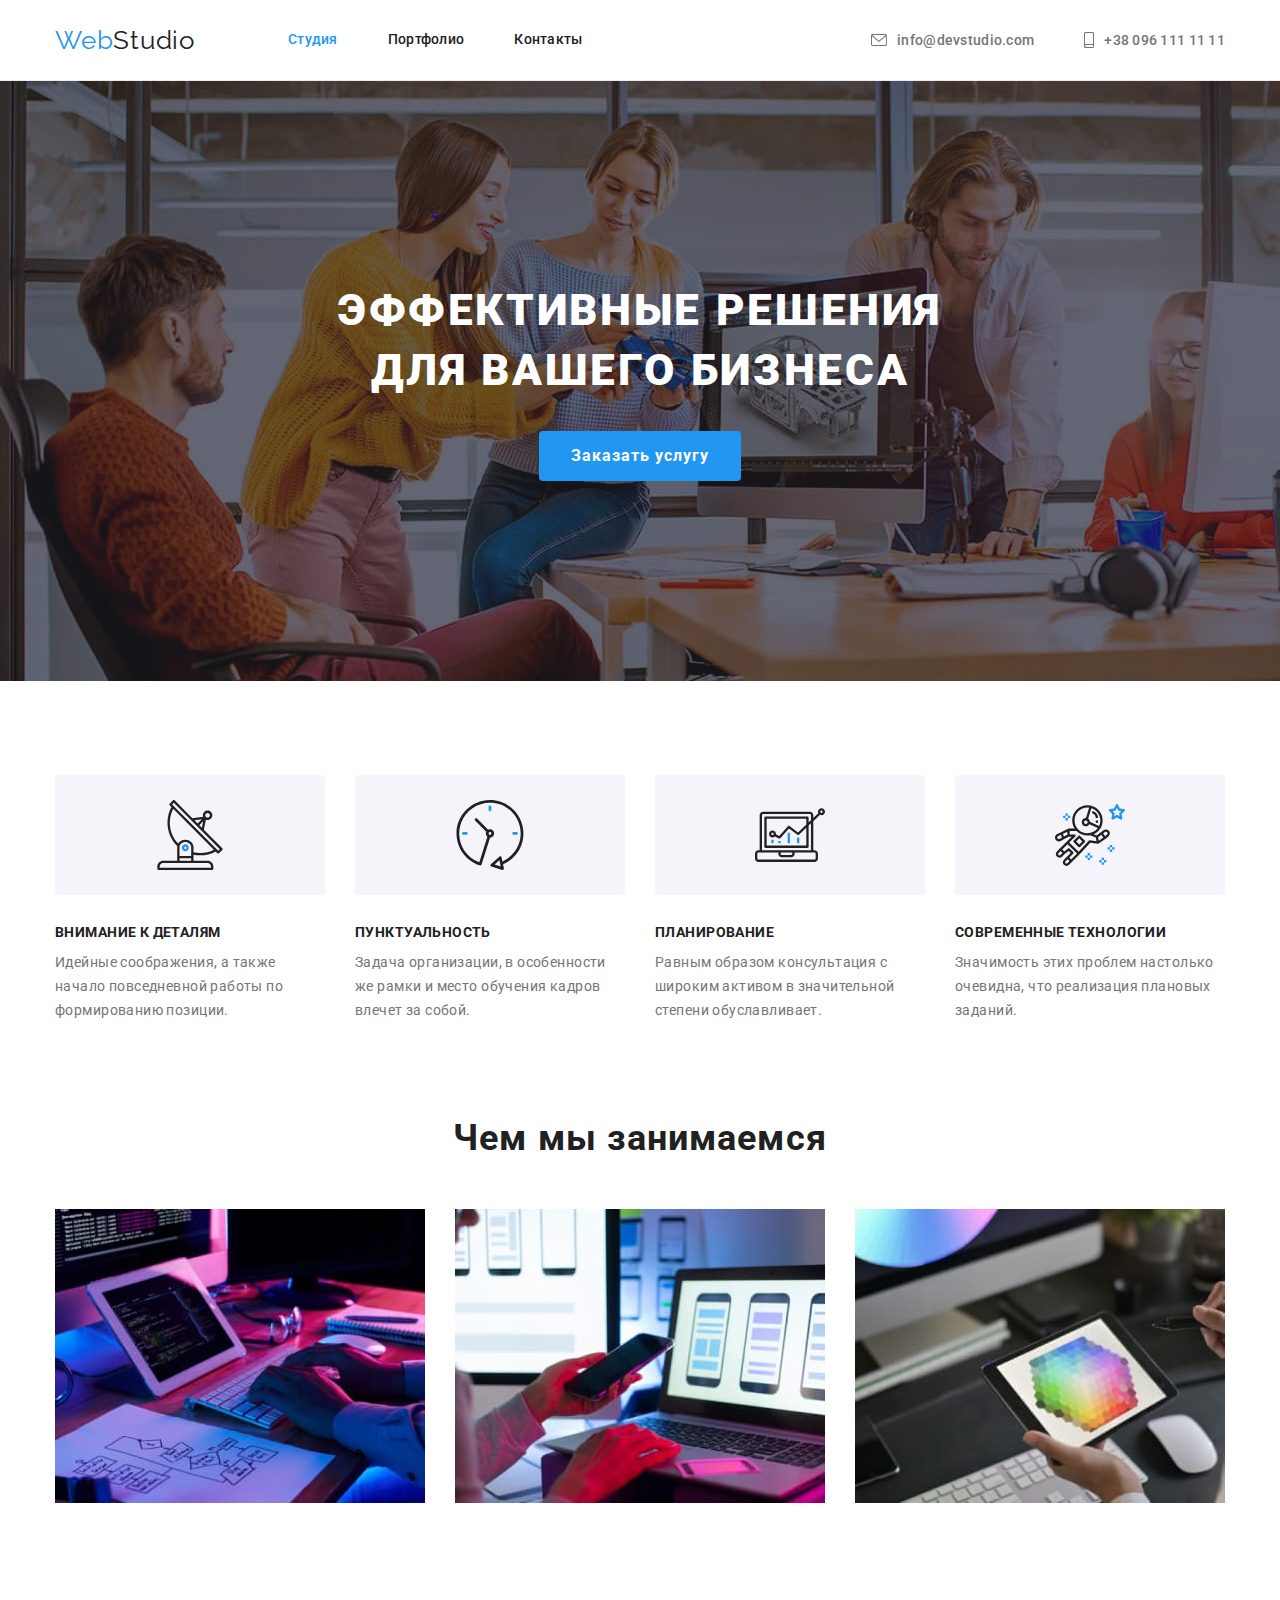
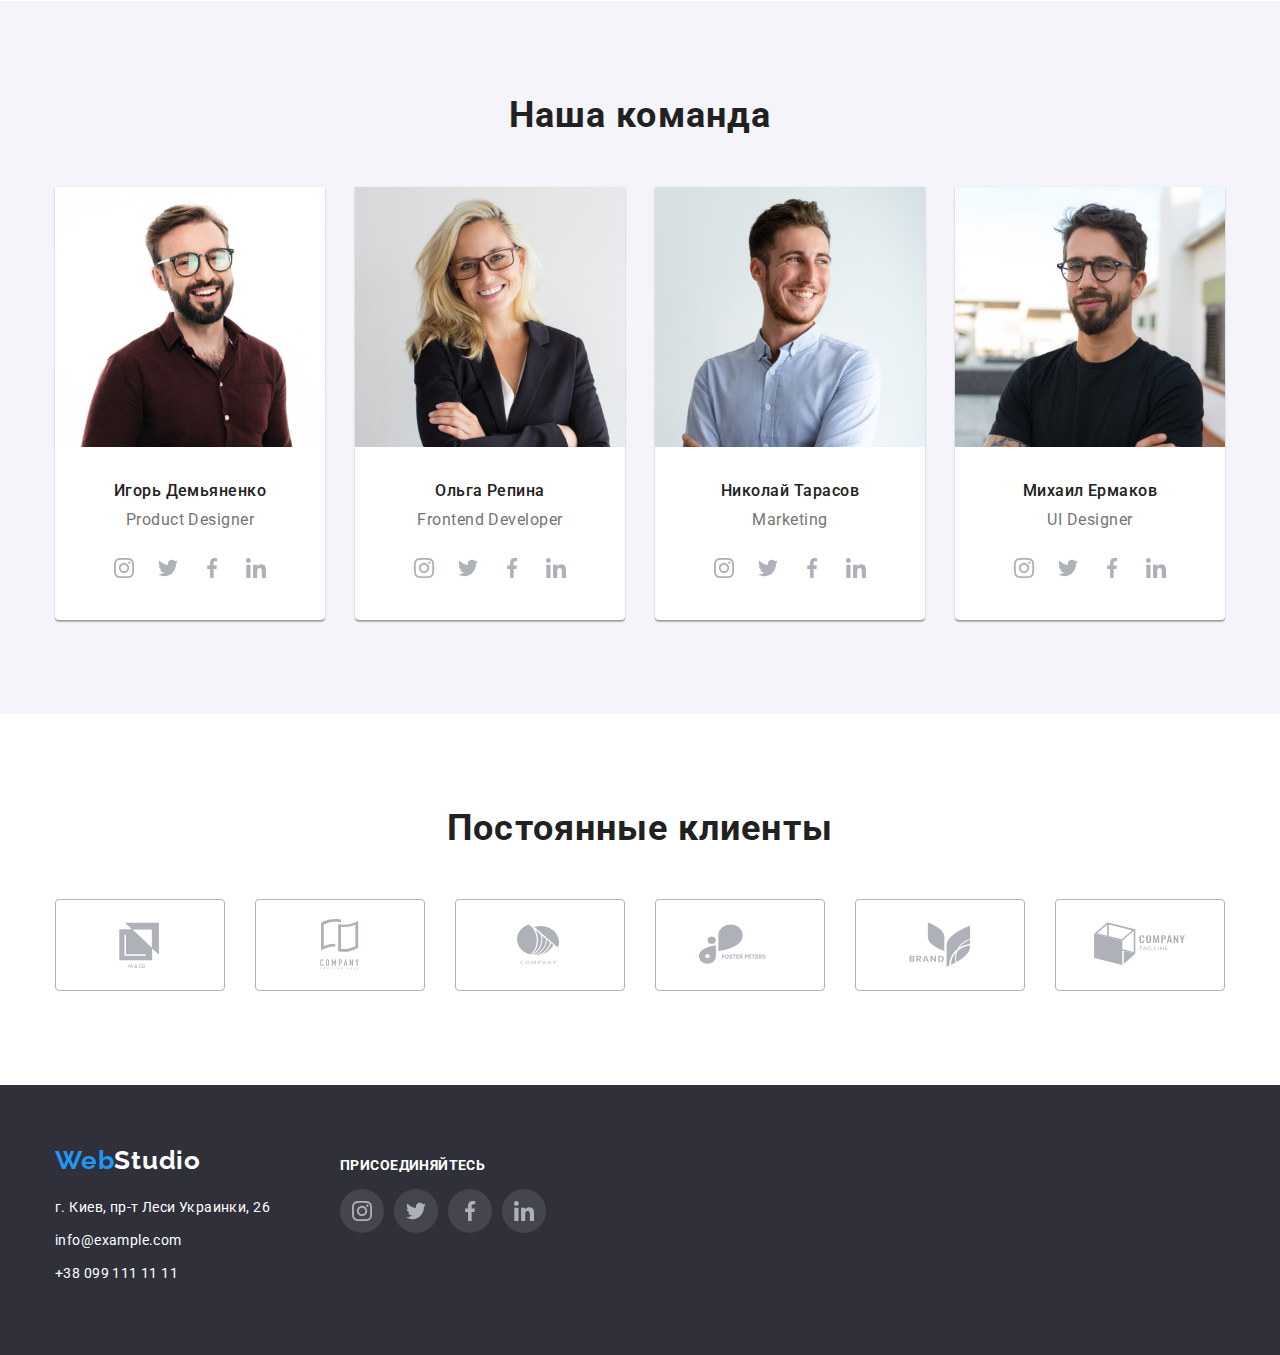
==== commit 0c98a18d: "ДЗ-2 финал2" ====
--- a/index.html
+++ b/index.html
@@ -31,14 +31,14 @@
       <ul class="contacts list">
         <li class="lists">
           <a href="mailto:info@devstudio.com" class="contact">
-            <svg class="email-icon">
+            <svg class="email-icon" width="16" height="12">
               <use href="./images/icons.svg?v=2#icon-email"></use>
             </svg>info@devstudio.com
           </a>
         </li>
         <li class="lists">
           <a href="tel:+380961111111" class="contact">
-            <svg class="phone-icon">
+            <svg class="phone-icon" width="10" height="16">
               <use href="./images/icons.svg?v=2#icon-phone"></use>
             </svg>+38 096 111 11 11
           </a>
--- a/css/styles.css
+++ b/css/styles.css
@@ -141,8 +141,6 @@
 
 .email-icon,
 .phone-icon {
-  width: 16px;
-  height: 12px;
   margin-right: 10px;
 }
 
@@ -151,6 +149,7 @@
   align-items: center;
   justify-content: center;
   fill: var(--secondory-text-color);
+  padding: 32px 0px;
 }
 
 .contact + .contact {
@@ -176,7 +175,6 @@
 .hero {
   padding-top: 200px;
   padding-bottom: 200px;
-
   text-align: center;
   background-color: var(--footer-bg-color);
   color: var(--text-title-color);
@@ -204,7 +202,6 @@
   font-weight: 900;
   font-size: 44px;
   line-height: 1.36;
-
   letter-spacing: 0.06em;
   text-transform: uppercase;
   color: var(--text-title-color);
@@ -298,6 +295,7 @@
 .section-work {
   padding-bottom: 94px;
 }
+
 .work {
   margin-bottom: 50px;
 
@@ -307,6 +305,7 @@
   text-align: center;
   letter-spacing: 0.03em;
 }
+
 .section-work .work {
   color: var(--primary-text-color);
 }
@@ -375,6 +374,7 @@
   letter-spacing: 0.03em;
   color: var(--secondory-text-color);
 }
+
 .social-list {
   display: flex;
   justify-content: center;
@@ -441,6 +441,7 @@
   border: 1px solid var(--box-klients-color);
   fill: var(--box-klients-color);
 }
+
 .clients-link {
   margin-left: 30px;
 }
@@ -481,6 +482,7 @@
 .address-item {
   margin-bottom: 9px;
 }
+
 .address-list {
   margin-right: 70px;
 }
@@ -652,6 +654,7 @@
 .project-item:nth-child(3n) {
   margin-right: 0;
 }
+
 .project-item:nth-last-child(-n + 3) {
   margin-bottom: 0;
 }
